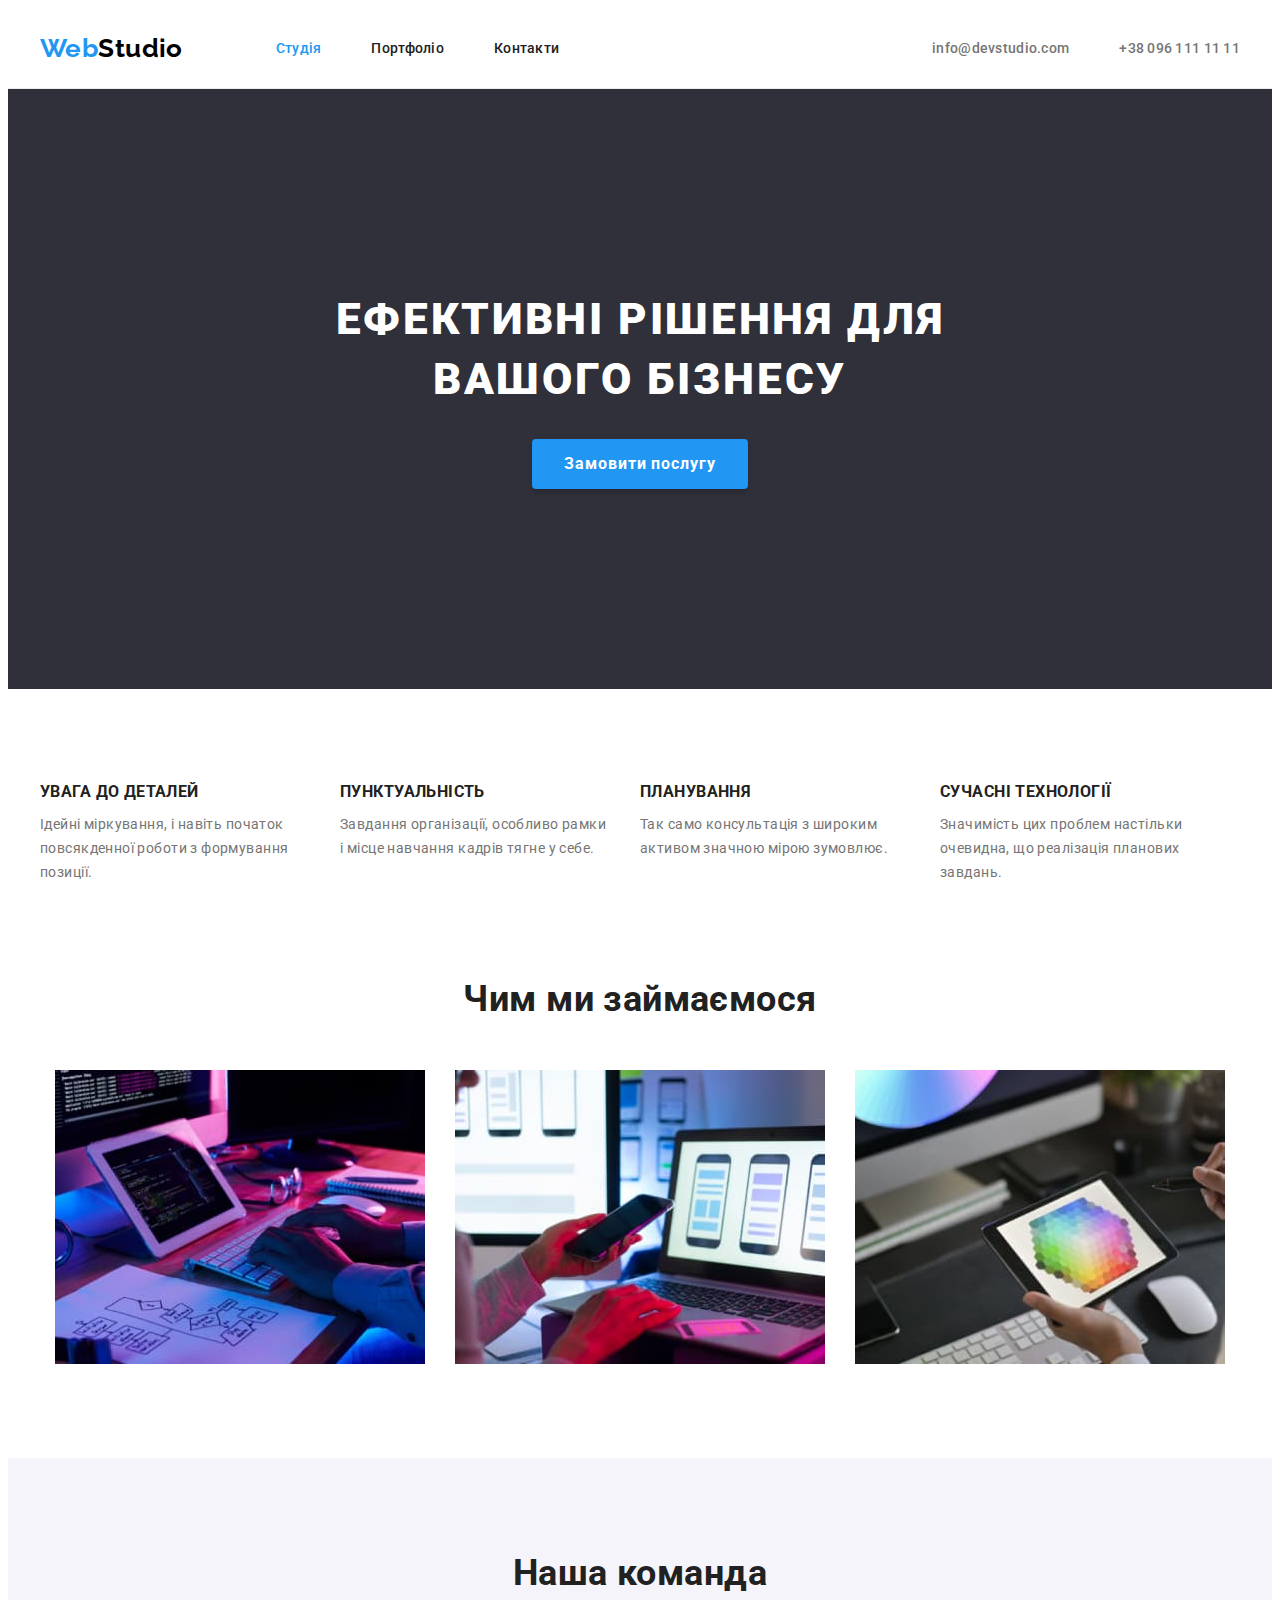
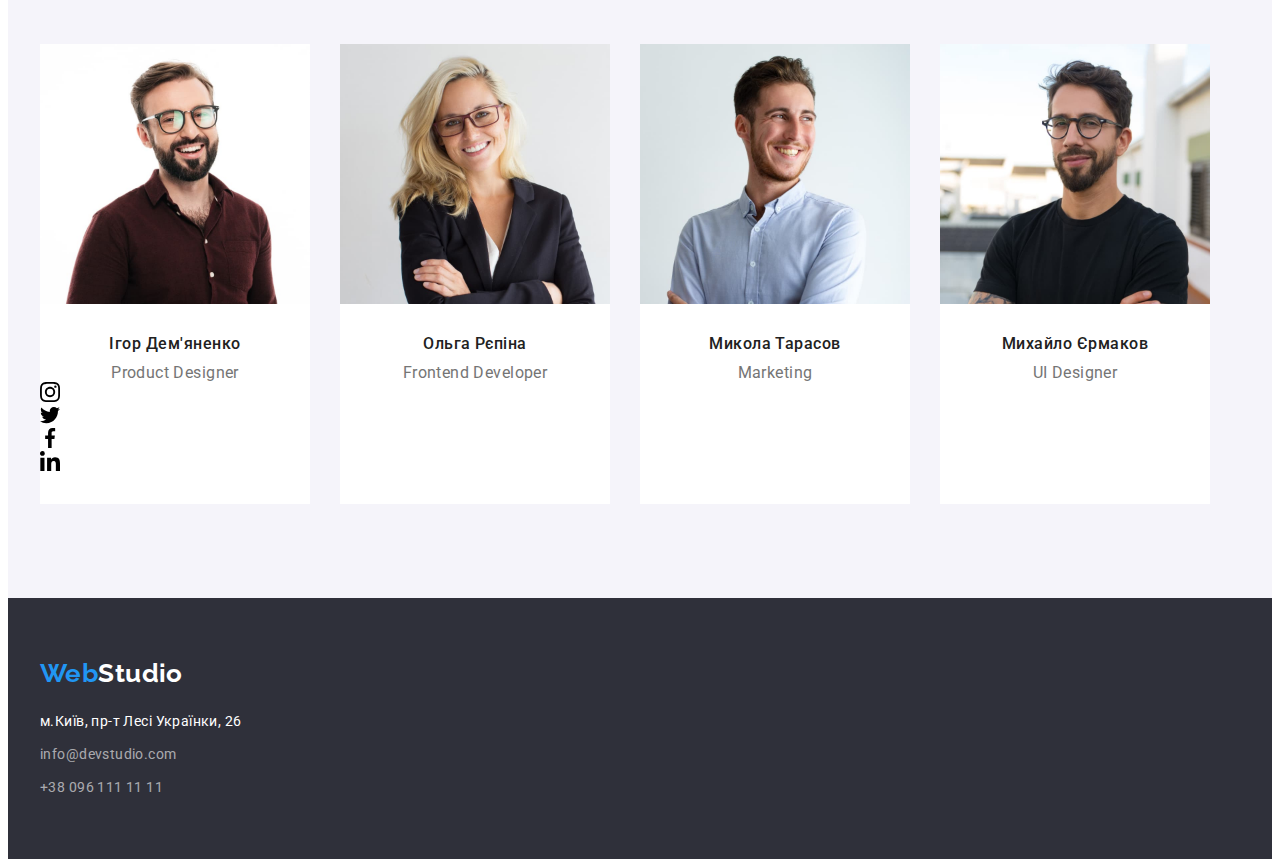
==== index.html @ 111556bf "Додав іконки на соціальні мережі" ====
<!DOCTYPE html>
<html lang="uk">
  <head>
    <meta charset="UTF-8" />
    <meta http-equiv="X-UA-Compatible" content="IE=edge" />
    <meta name="viewport" content="width=device-width, initial-scale=1.0" />
    <title>Document</title>
    <link rel="preconnect" href="https://fonts.googleapis.com" />
    <link rel="preconnect" href="https://fonts.gstatic.com" crossorigin />

    <!-- Modern normalize -->
    <link
      rel="stylesheet"
      href="https://cdnjs.cloudflare.com/ajax/libs/modern-normalize/1.1.0/modern-normalize.min.css"
      integrity="sha512-wpPYUAdjBVSE4KJnH1VR1HeZfpl1ub8YT/NKx4PuQ5NmX2tKuGu6U/JRp5y+Y8XG2tV+wKQpNHVUX03MfMFn9Q=="
      crossorigin="anonymous"
      referrerpolicy="no-referrer"
    />

    <!-- Шріфти -->

    <link
      href="https://fonts.googleapis.com/css2?family=Raleway:wght@700&family=Roboto:wght@400;500;700;900&display=swap"
      rel="stylesheet"
    />

    <link rel="stylesheet" href="./css/styles.css" />
  </head>
  <body>
    <!-- Нвігаціяя сайту -->

    <header class="page-header">
      <div class="header-container container">
        <a href="./index.html" class="logo">
          <span class="accent">Web</span>Studio
        </a>
        <nav class="header-nav">
          <ul class="sitenav list">
            <li class="sitenav-item">
              <a href="./index.html" class="header-link link current">Студія</a>
            </li>
            <li class="sitenav-item">
              <a href="./portfolio.html" class="header-link link">Портфоліо</a>
            </li>
            <li class="sitenav-item"><a href="" class="link">Контакти</a></li>
          </ul>
        </nav>
        <ul class="header-contacts contacts list">
          <li class="contacts-item">
            <a href="mailto:info@devstudio.com" class="header-link link"
              >info@devstudio.com
            </a>
          </li>
          <li>
            <a href="tel:+380961111111" class="header-link link"
              >+38 096 111 11 11</a
            >
          </li>
        </ul>
      </div>
    </header>

    <!-- Головна частина сайту -->

    <main>
      <!-- Герой -->
      <section class="hero">
        <div class="hero-container container">
          <h1 class="hero-title">Ефективні рішення для вашого бізнесу</h1>
          <button type="button" class="button primary">Замовити послугу</button>
        </div>
      </section>
      <!-- Переваги -->
      <section class="section">
        <div class="benefits-container container">
          <h2 class="hidden">Переваги</h2>
          <ul class="benefits-list list">
            <li class="benefits-item">
              <h3 class="benefits-title">УВАГА ДО ДЕТАЛЕЙ</h3>
              <p class="benefits-text">
                Ідейні міркування, і навіть початок повсякденної роботи з
                формування позиції.
              </p>
            </li>
            <li class="benefits-item">
              <h3 class="benefits-title">ПУНКТУАЛЬНІСТЬ</h3>
              <p class="benefits-text">
                Завдання організації, особливо рамки і місце навчання кадрів
                тягне у себе.
              </p>
            </li>
            <li class="benefits-item">
              <h3 class="benefits-title">ПЛАНУВАННЯ</h3>
              <p class="benefits-text">
                Так само консультація з широким активом значною мірою зумовлює.
              </p>
            </li>
            <li class="benefits-item">
              <h3 class="benefits-title">СУЧАСНІ ТЕХНОЛОГІЇ</h3>
              <p class="benefits-text">
                Значимість цих проблем настільки очевидна, що реалізація
                планових завдань.
              </p>
            </li>
          </ul>
        </div>
      </section>
      <!-- Наші можливості -->
      <section class="capabilities-section section">
        <div class="capabilities-container container">
          <h2 class="section-title">Чим ми займаємося</h2>
          <ul class="capabilities-list list">
            <li class="capabilities-item">
              <img
                src="./images/box1.jpg"
                alt="процес"
                width="370"
                height="294"
              />
            </li>
            <li class="capabilities-item">
              <img
                src="./images/box2.jpg"
                alt="процес"
                width="370"
                height="294"
              />
            </li>
            <li class="capabilities-item">
              <img
                src="./images/box3.jpg"
                alt="процес"
                width="370"
                height="294"
              />
            </li>
          </ul>
        </div>
      </section>
      <!-- Наша команда -->
      <section class="section team">
        <div class="container-team container">
          <h2 class="section-title">Наша команда</h2>
          <ul class="workers-list list">
            <li class="cards">
              <img
                src="./images/team_1.jpg"
                alt="Працівник"
                width="270"
                height="260"
              />
              <div class="cards-text">
                <h3 class="workers-title">Ігор Дем'яненко</h3>
                <p class="workers-profession">Product Designer</p>
                <ul class="socials list">
                  <li class="socials-item">
                    <a
                      href="https://www.instagram.com"
                      class="socials-link link"
                      target="_blank"
                      rel="noopener noreferrer"
                      aria-label="Instagram icon"
                    >
                  <svg class="socials-icon" width="20" height="20">
                    <use href="./images/icons.svg#instagram"></use>
                  </svg></a>
                  </li>
                  <li class="socials-item">
                    <a
                      href="https://twitter.com"
                      class="socials-link link"
                      target="_blank"
                      rel="noopener noreferrer"
                      aria-label="Twitter icon"
                    ><svg class="socials-icon" width="20" height="20">
                    <use href="./images/icons.svg#twitter"></use>
                  </svg></a>
                  </li>
                  <li class="socials-item">
                    <a
                      href="https://facebook.com"
                      class="socials-link link"
                      target="_blank"
                      rel="noopener noreferrer"
                      aria-label="Facebook icon"
                    ><svg class="socials-icon" width="20" height="20">
                    <use href="./images/icons.svg#facebook"></use>
                  </svg></a>
                  </li>
                  <li class="socials-item">
                    <a
                      href="https://linkedin.com/"
                      class="socials-link link"
                      target="_blank"
                      rel="noopener noreferrer"
                      aria-label="Linkedin icon"
                    ><svg class="socials-icon" width="20" height="20">
                    <use href="./images/icons.svg#linkedin"></use>
                  </svg></a>
                  </li>
                </ul>
              </div>
            </li>
            <li class="cards">
              <img
                src="./images/team_2.jpg"
                alt="Працівник"
                width="270"
                height="260"
              />
              <div class="cards-text">
                <h3 class="workers-title">Ольга Рєпіна</h3>
                <p class="workers-profession">Frontend Developer</p>
              </div>
            </li>
            <li class="cards">
              <img
                src="./images/team_3.jpg"
                alt="Працівник"
                width="270"
                height="260"
              />
              <div class="cards-text">
                <h3 class="workers-title">Микола Тарасов</h3>
                <p class="workers-profession">Marketing</p>
              </div>
            </li>
            <li class="cards">
              <img
                src="./images/team_4.jpg"
                alt="Працівник"
                width="270"
                height="260"
              />
              <div class="cards-text">
                <h3 class="workers-title">Михайло Єрмаков</h3>
                <p class="workers-profession">UI Designer</p>
              </div>
            </li>
          </ul>
        </div>
      </section>
    </main>

    <!-- Підвал -->

    <footer class="footer">
      <div class="footer-container container">
        <a href="./index.html" class="footer-logo">
          <span class="accent">Web</span>Studio
        </a>
        <address>
          <ul class="-list communication list">
            <li class="communication-item">
              <a href="" class="link addres">м.Київ, пр-т Лесі Українки, 26</a>
            </li>
            <li class="communication-item">
              <a href="mailto:info@devstudio.com" class="link contacts"
                >info@devstudio.com</a
              >
            </li>
            <li class="communication-item">
              <a href="tel:+380961111111" class="link contacts"
                >+38 096 111 11 11</a
              >
            </li>
          </ul>
        </address>
      </div>
    </footer>
  </body>
</html>
---- css/styles.css ----
:root {
  --primary-text-color: #212121;
  --secondary-text-color: #757575;
  --accent-color: #2196f3;
  --primary-white-color: #ffffff;
  --secondary-bg-color: #f5f4fa;
  --tertiary-bg-colo: #2f303a;
  --primary-black-color: #000000;
}
/* 
|==================================
| Base styles
|==================================
*/

body {
  background-color: var(--primary-white-color);
  color: var(--primary-text-color);
  font-family: "Roboto", sans-serif;
  font-size: 14px;
  letter-spacing: 0.03em;
}
.hidden {
  position: absolute;
  white-space: nowrap;
  width: 1px;
  height: 1px;
  overflow: hidden;
  border: 0;
  padding: 0;
  clip: rect(0 0 0 0);
  clip-path: inset(50%);
  margin: -1px;
}

/* ======= Reset start =======*/

h1,
h2,
h3,
h4,
h5,
h6,
p {
  margin: 0;
}

.list {
  list-style: none;
  margin: 0;
  padding: 0;
}
.link {
  text-decoration: none;
}
img {
  display: block;
  max-height: 100%;
  height: auto;
}

/* ======= Reset end =======*/
.section {
  padding-top: 94px;
  padding-bottom: 94px;
}

.container {
  width: 1200px;
  padding-right: 15px;
  padding-left: 15px;
  margin-right: auto;
  margin-left: auto;

  /* outline: 2px solid red;
  outline-offset: -2px; */
}

/* ----------Нвігаціяя сайту---------*/

.page-header {
  border-bottom: 1px solid rgba(236, 236, 236, 1);
}

.header-container {
  display: flex;
  align-items: center;
}

.header-contacts {
  display: flex;
  align-items: center;
  margin-left: auto;
}

.contacts-item {
  margin-right: 50px;
}
.contacts-item:last-child {
  margin-left: 0;
}
.sitenav {
  display: flex;
  align-items: center;
}
.sitenav-item {
  margin-right: 50px;
}
.sitenav-item:last-child {
  margin-right: 0;
}

.accent {
  color: var(--accent-color);
}
.logo {
  margin-right: 93px;

  text-decoration: none;
  font-family: "Raleway";
  font-weight: 700;
  font-size: 26px;
  line-height: calc(31 / 26);
  color: var(--primary-black-color);
}

.header-link {
  display: flex;
  padding-top: 32px;
  padding-bottom: 32px;
}

.link {
  text-decoration: none;
}

.sitenav .link {
  font-weight: 500;
  line-height: calc(16 / 14);
  letter-spacing: 0.02em;
  color: var(--primary-text-color);
}

.sitenav .link:hover,
.sitenav .link:focus {
  color: var(--accent-color);
}
.sitenav .link.current {
  color: var(--accent-color);
}
/* ---------------Контакти ---------------*/

.contacts {
  list-style: none;
}

.contacts .link {
  font-weight: 500;
  line-height: calc(16 / 14);
  letter-spacing: 0.02em;
  color: var(--secondary-text-color);
}

.contacts .link:hover,
.contacts .link:focus {
  color: var(--accent-color);
}
/* ---------------Герой ---------------*/
.hero {
  padding-top: 200px;
  padding-bottom: 200px;
  background-color: var(--tertiary-bg-colo);
}

.hero-container {
  display: flex;
  flex-direction: column;
  align-items: center;
}

.hero-title {
  width: 696px;
  margin-bottom: 30px;
  font-weight: 900;
  font-size: 44px;
  line-height: calc(60 / 44);
  text-align: center;
  letter-spacing: 0.06em;
  text-transform: uppercase;
  color: var(--primary-white-color);
}

/* ---------------Section ---------------*/

.section-title {
  margin-bottom: 50px;
  font-weight: 700;
  font-size: 36px;
  line-height: calc(42 / 36);
  text-align: center;
  color: var(--primary-text-color);
}

/*--------------- Benefits--------------- */
.benefits-list {
  display: flex;
}

.benefits-item {
  width: 270px;
  margin-right: 30px;
}
.benefits-item:last-child {
  margin-right: 0;
}
.benefits-title {
  margin-bottom: 10px;
  font-weight: 700;
  line-height: calc(16 / 14);
  text-transform: uppercase;
  color: var(--primary-text-color);
}

.benefits-text {
  line-height: calc(24 / 14);
  color: var(--secondary-text-color);
}

/*------------- Сapabilities -------------*/
.capabilities-container {
  display: flex;
  flex-direction: column;
  align-items: center;
}
.capabilities-list {
  display: flex;
  gap: 30px;
}
.capabilities-section {
  padding-top: 0;
}

/*--------------- Our team ---------------*/

.container-team {
  display: flex;
  flex-direction: column;
}

.workers-list {
  display: flex;
  flex-wrap: wrap;
  gap: 30px;
}

.team {
  background-color: var(--secondary-bg-color);
}

.cards {
  background-color: var(--primary-white-color);
}

.cards-text{
  padding-top: 30px;
  padding-bottom: 30px;
}

.workers-title {
  margin-bottom: 10px;
  font-weight: 500;
  font-size: 16px;
  line-height: calc(19 / 16);
  text-align: center;
  letter-spacing: 0.03em;
  color: var(--primary-text-color);
}

.workers-profession {
  font-size: 16px;
  line-height: calc(19 / 16);
  text-align: center;
  color: var(--secondary-text-color);
}

/*--------------- Підвал ---------------*/

.footer-container {
  display: flex;
  flex-direction: column;
}

.communication {
  list-style: none;
}
.footer {
  padding-top: 60px;
  padding-bottom: 60px;
  background-color: var(--tertiary-bg-colo);
}
.footer-logo {
  
  margin-bottom: 20px;
  text-decoration: none;
  font-family: "Raleway";
  font-weight: 700;
  font-size: 26px;
  line-height: calc(31 / 26);
  color: var(--primary-white-color);
}

.communication .addres {
  line-height: calc(24 / 14);
  color: var(--primary-white-color);
}
.addres {
  font-style: normal;
}
.communication .contacts {
  line-height: calc(24 / 14);
  color: rgba(255, 255, 255, 0.6);
}
.communication .contacts:hover,
.communication .contacts:focus {
  color: var(--accent-color);
}
.communication-list {
  display: flex;
  flex-direction: column;
}
.communication-item {
  margin-bottom: 9px;
}
.communication-item:last-child {
  margin-bottom: 0px;
}

.contacts {
  font-style: normal;
}
/* ---------------ButtonS--------------- */

.button {
  font-family: inherit;
  font-style: normal;
  font-weight: 700;
  cursor: pointer;
  color: var(--primary-text-color);
  background-color: var(--primary-white-color);
  border: 0;
  border-radius: 4px;
}

.button.primary {
  min-width: 216px;
  min-height: 50px;
  padding: 10px 32px;
  color: var(--primary-white-color);
  background-color: var(--accent-color);
  font-family: "Roboto";
  font-style: normal;
  font-weight: 700;
  font-size: 16px;
  line-height: calc(30 / 16);
  display: flex;
  align-items: center;
  text-align: center;
  letter-spacing: 0.06em;
  box-shadow: 0px 4px 4px rgba(0, 0, 0, 0.15);
}

.button.secondary {
  /* min-width: 125px;
  min-height: 38px; */
  padding: 6px 22px;
  font-weight: 500;
  font-size: 16px;
  line-height: calc(26 / 16);
  text-align: center;
  letter-spacing: 0.03em;
  color: var(--primary-text-color);
  background-color: var(--secondary-bg-color);
}

.button.primary:hover,
.button.primary:focus {
  background-color: #188ce8;
}

.button.secondary:hover,
.button.secondary:focus {
  color: var(--primary-white-color);
  background-color: var(--accent-color);
}

/*--------------- Портфоліо--------------- */

.btn-list {
  display: flex;
  justify-content: center;
  padding-top: 0px;
  margin-bottom: 50px;
}

.btn-item {
  margin-right: 8px;
}

.projects-list {
  display: flex;
  flex-wrap: wrap;
  margin-right: -30px;
  margin-bottom: -30px;
}
.projects-item {
  flex-basis: calc((100%-30 * 2) / 9);
  margin-right: 30px;
  margin-bottom: 30px;
}

.projects-title {
  margin-bottom: 4px;
  font-weight: 700;
  font-size: 18px;
  line-height: calc(36 / 18);
  letter-spacing: 0.06em;
  color: var(--primary-text-color);
}
.projects-text {
  font-size: 16px;
  line-height: calc(30 / 16);
  color: var(--secondary-text-color);
}

.wrepper {
  padding: 20px 23px;
  border: 1px solid rgba(238, 238, 238, 1);
  border-top: none;
}
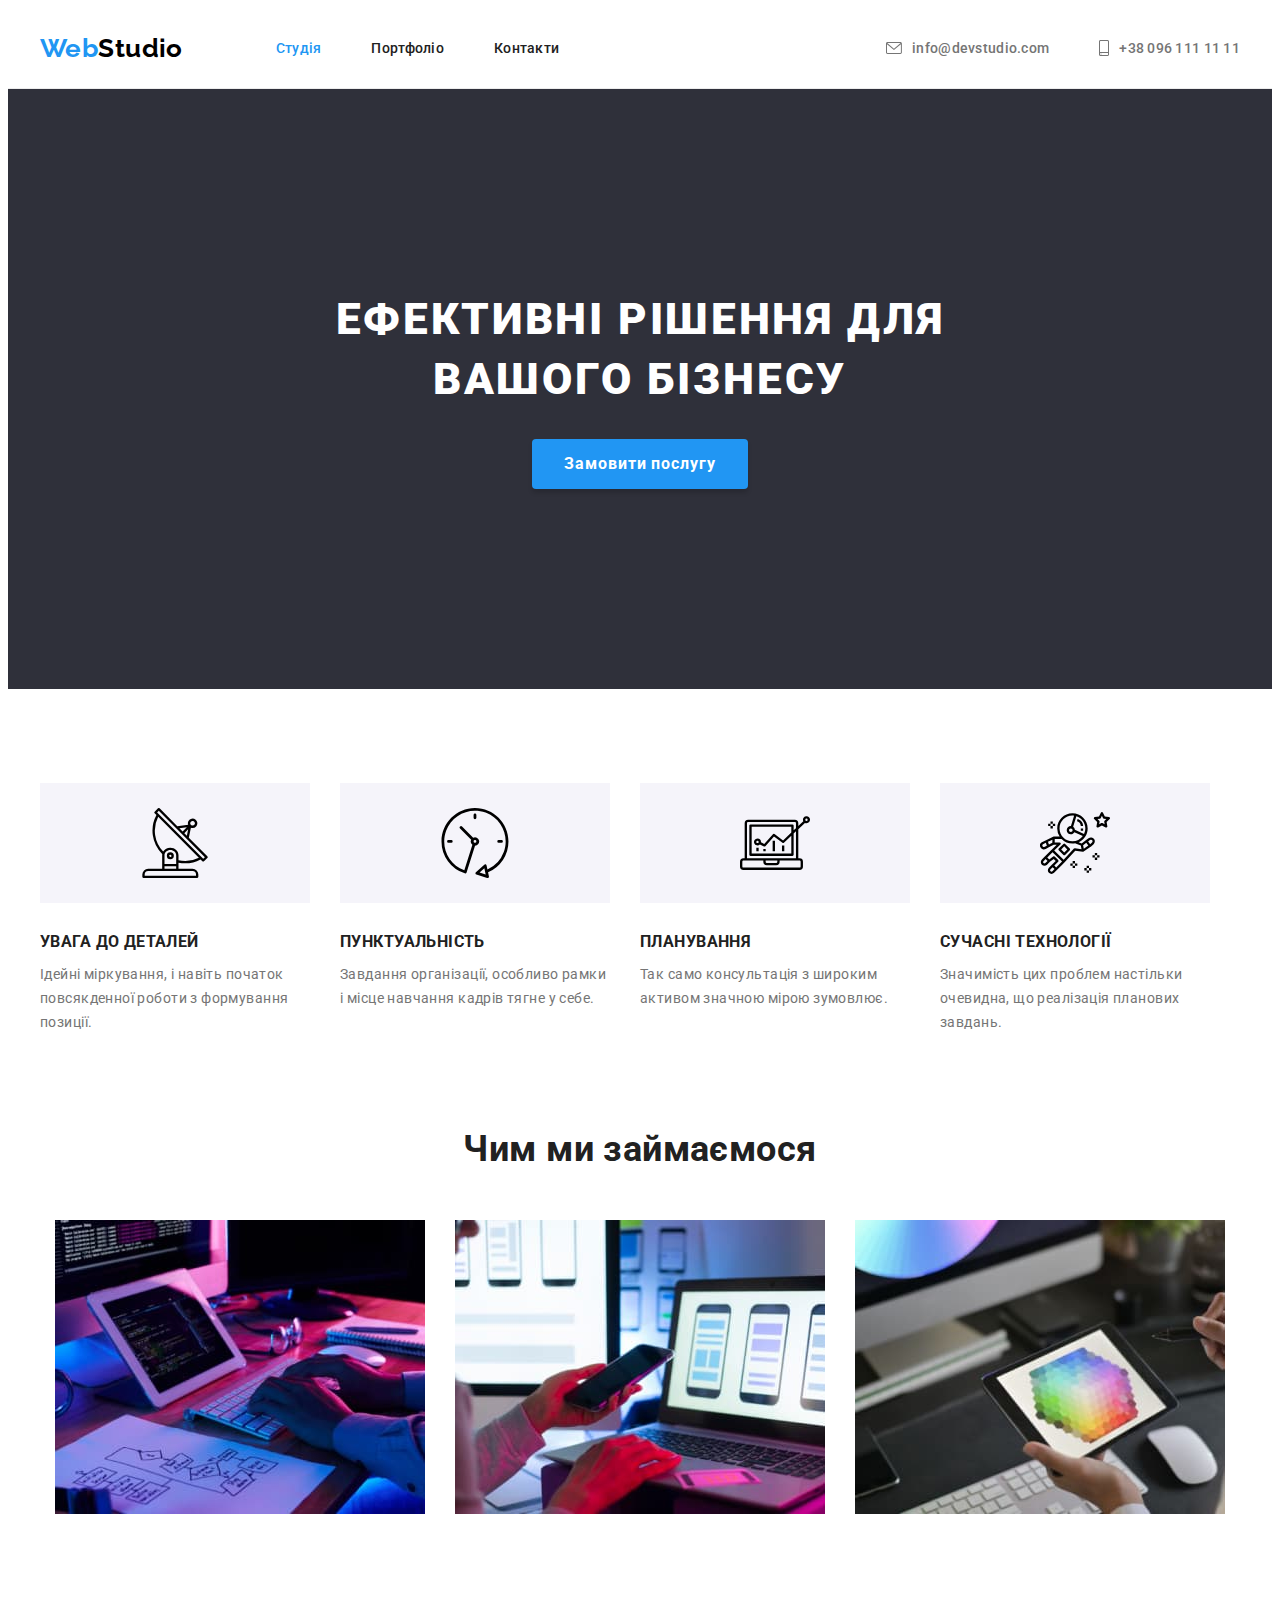
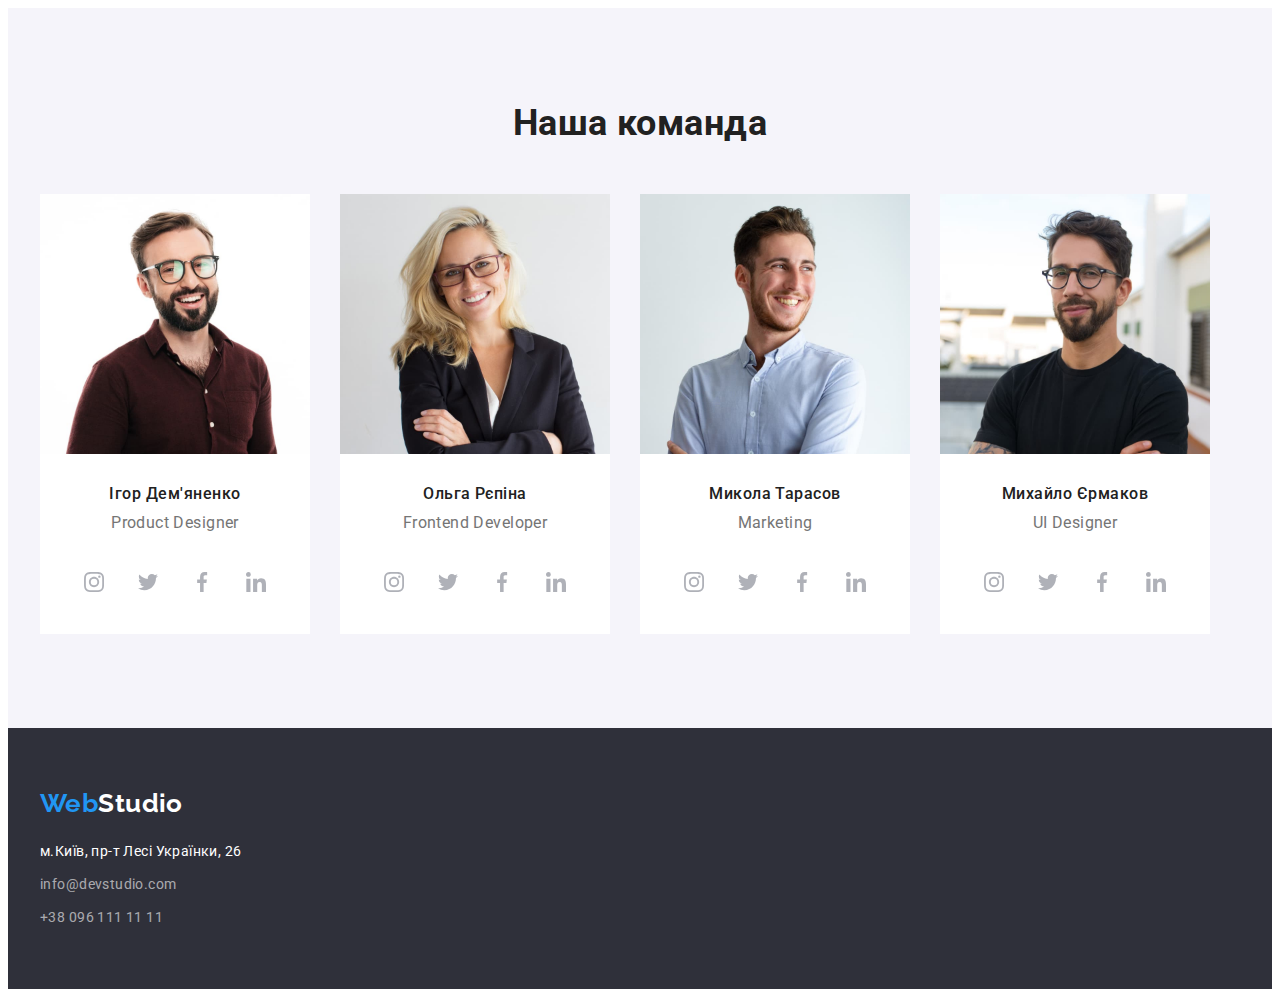
==== commit c321029f: "Icons" ====
--- a/index.html
+++ b/index.html
@@ -34,26 +34,36 @@
         <a href="./index.html" class="logo">
           <span class="accent">Web</span>Studio
         </a>
-        <nav class="header-nav">
+        <nav>
           <ul class="sitenav list">
             <li class="sitenav-item">
-              <a href="./index.html" class="header-link link current">Студія</a>
+              <a href="./index.html" class="sitenav-link link current"
+                >Студія</a
+              >
             </li>
             <li class="sitenav-item">
-              <a href="./portfolio.html" class="header-link link">Портфоліо</a>
-            </li>
-            <li class="sitenav-item"><a href="" class="link">Контакти</a></li>
+              <a href="./portfolio.html" class="sitenav-link link">Портфоліо</a>
+            </li>
+            <li class="sitenav-item">
+              <a href="" class="sitenav-link link">Контакти</a>
+            </li>
           </ul>
         </nav>
-        <ul class="header-contacts contacts list">
+        <ul class="header-contacts list">
           <li class="contacts-item">
-            <a href="mailto:info@devstudio.com" class="header-link link"
-              >info@devstudio.com
+            <a href="mailto:info@devstudio.com" class="contacts-link link">
+              <svg class="contacts-icon" width="16" height="12">
+                <use href="./images/icons.svg#envelope"></use>
+              </svg>
+              info@devstudio.com
             </a>
           </li>
           <li>
-            <a href="tel:+380961111111" class="header-link link"
-              >+38 096 111 11 11</a
+            <a href="tel:+380961111111" class="contacts-link link">
+              <svg class="contacts-icon" width="10" height="16">
+                <use href="./images/icons.svg#smartphone"></use>
+              </svg>
+              +38 096 111 11 11</a
             >
           </li>
         </ul>
@@ -76,6 +86,11 @@
           <h2 class="hidden">Переваги</h2>
           <ul class="benefits-list list">
             <li class="benefits-item">
+              <div class="icon-container">
+                <svg class="benefits-icon" width="70" height="70">
+                  <use href="./images/icons.svg#antenna"></use>
+                </svg>
+              </div>
               <h3 class="benefits-title">УВАГА ДО ДЕТАЛЕЙ</h3>
               <p class="benefits-text">
                 Ідейні міркування, і навіть початок повсякденної роботи з
@@ -83,6 +98,11 @@
               </p>
             </li>
             <li class="benefits-item">
+              <div class="icon-container">
+                <svg class="benefits-icon" width="70" height="70">
+                  <use href="./images/icons.svg#clock"></use>
+                </svg>
+              </div>
               <h3 class="benefits-title">ПУНКТУАЛЬНІСТЬ</h3>
               <p class="benefits-text">
                 Завдання організації, особливо рамки і місце навчання кадрів
@@ -90,12 +110,22 @@
               </p>
             </li>
             <li class="benefits-item">
+              <div class="icon-container">
+                <svg class="benefits-icon" width="70" height="70">
+                  <use href="./images/icons.svg#diagram"></use>
+                </svg>
+              </div>
               <h3 class="benefits-title">ПЛАНУВАННЯ</h3>
               <p class="benefits-text">
                 Так само консультація з широким активом значною мірою зумовлює.
               </p>
             </li>
             <li class="benefits-item">
+              <div class="icon-container">
+                <svg class="benefits-icon" width="70" height="70">
+                  <use href="./images/icons.svg#astronaut"></use>
+                </svg>
+              </div>
               <h3 class="benefits-title">СУЧАСНІ ТЕХНОЛОГІЇ</h3>
               <p class="benefits-text">
                 Значимість цих проблем настільки очевидна, що реалізація
@@ -161,9 +191,9 @@
                       rel="noopener noreferrer"
                       aria-label="Instagram icon"
                     >
-                  <svg class="socials-icon" width="20" height="20">
-                    <use href="./images/icons.svg#instagram"></use>
-                  </svg></a>
+                      <svg class="socials-icon" width="20" height="20">
+                        <use href="./images/icons.svg#instagram"></use></svg
+                    ></a>
                   </li>
                   <li class="socials-item">
                     <a
@@ -172,9 +202,9 @@
                       target="_blank"
                       rel="noopener noreferrer"
                       aria-label="Twitter icon"
-                    ><svg class="socials-icon" width="20" height="20">
-                    <use href="./images/icons.svg#twitter"></use>
-                  </svg></a>
+                      ><svg class="socials-icon" width="20" height="20">
+                        <use href="./images/icons.svg#twitter"></use></svg
+                    ></a>
                   </li>
                   <li class="socials-item">
                     <a
@@ -183,9 +213,9 @@
                       target="_blank"
                       rel="noopener noreferrer"
                       aria-label="Facebook icon"
-                    ><svg class="socials-icon" width="20" height="20">
-                    <use href="./images/icons.svg#facebook"></use>
-                  </svg></a>
+                      ><svg class="socials-icon" width="20" height="20">
+                        <use href="./images/icons.svg#facebook"></use></svg
+                    ></a>
                   </li>
                   <li class="socials-item">
                     <a
@@ -194,9 +224,9 @@
                       target="_blank"
                       rel="noopener noreferrer"
                       aria-label="Linkedin icon"
-                    ><svg class="socials-icon" width="20" height="20">
-                    <use href="./images/icons.svg#linkedin"></use>
-                  </svg></a>
+                      ><svg class="socials-icon" width="20" height="20">
+                        <use href="./images/icons.svg#linkedin"></use></svg
+                    ></a>
                   </li>
                 </ul>
               </div>
@@ -211,6 +241,53 @@
               <div class="cards-text">
                 <h3 class="workers-title">Ольга Рєпіна</h3>
                 <p class="workers-profession">Frontend Developer</p>
+                <ul class="socials list">
+                  <li class="socials-item">
+                    <a
+                      href="https://www.instagram.com"
+                      class="socials-link link"
+                      target="_blank"
+                      rel="noopener noreferrer"
+                      aria-label="Instagram icon"
+                    >
+                      <svg class="socials-icon" width="20" height="20">
+                        <use href="./images/icons.svg#instagram"></use></svg
+                    ></a>
+                  </li>
+                  <li class="socials-item">
+                    <a
+                      href="https://twitter.com"
+                      class="socials-link link"
+                      target="_blank"
+                      rel="noopener noreferrer"
+                      aria-label="Twitter icon"
+                      ><svg class="socials-icon" width="20" height="20">
+                        <use href="./images/icons.svg#twitter"></use></svg
+                    ></a>
+                  </li>
+                  <li class="socials-item">
+                    <a
+                      href="https://facebook.com"
+                      class="socials-link link"
+                      target="_blank"
+                      rel="noopener noreferrer"
+                      aria-label="Facebook icon"
+                      ><svg class="socials-icon" width="20" height="20">
+                        <use href="./images/icons.svg#facebook"></use></svg
+                    ></a>
+                  </li>
+                  <li class="socials-item">
+                    <a
+                      href="https://linkedin.com/"
+                      class="socials-link link"
+                      target="_blank"
+                      rel="noopener noreferrer"
+                      aria-label="Linkedin icon"
+                      ><svg class="socials-icon" width="20" height="20">
+                        <use href="./images/icons.svg#linkedin"></use></svg
+                    ></a>
+                  </li>
+                </ul>
               </div>
             </li>
             <li class="cards">
@@ -223,6 +300,53 @@
               <div class="cards-text">
                 <h3 class="workers-title">Микола Тарасов</h3>
                 <p class="workers-profession">Marketing</p>
+                <ul class="socials list">
+                  <li class="socials-item">
+                    <a
+                      href="https://www.instagram.com"
+                      class="socials-link link"
+                      target="_blank"
+                      rel="noopener noreferrer"
+                      aria-label="Instagram icon"
+                    >
+                      <svg class="socials-icon" width="20" height="20">
+                        <use href="./images/icons.svg#instagram"></use></svg
+                    ></a>
+                  </li>
+                  <li class="socials-item">
+                    <a
+                      href="https://twitter.com"
+                      class="socials-link link"
+                      target="_blank"
+                      rel="noopener noreferrer"
+                      aria-label="Twitter icon"
+                      ><svg class="socials-icon" width="20" height="20">
+                        <use href="./images/icons.svg#twitter"></use></svg
+                    ></a>
+                  </li>
+                  <li class="socials-item">
+                    <a
+                      href="https://facebook.com"
+                      class="socials-link link"
+                      target="_blank"
+                      rel="noopener noreferrer"
+                      aria-label="Facebook icon"
+                      ><svg class="socials-icon" width="20" height="20">
+                        <use href="./images/icons.svg#facebook"></use></svg
+                    ></a>
+                  </li>
+                  <li class="socials-item">
+                    <a
+                      href="https://linkedin.com/"
+                      class="socials-link link"
+                      target="_blank"
+                      rel="noopener noreferrer"
+                      aria-label="Linkedin icon"
+                      ><svg class="socials-icon" width="20" height="20">
+                        <use href="./images/icons.svg#linkedin"></use></svg
+                    ></a>
+                  </li>
+                </ul>
               </div>
             </li>
             <li class="cards">
@@ -235,6 +359,53 @@
               <div class="cards-text">
                 <h3 class="workers-title">Михайло Єрмаков</h3>
                 <p class="workers-profession">UI Designer</p>
+                <ul class="socials list">
+                  <li class="socials-item">
+                    <a
+                      href="https://www.instagram.com"
+                      class="socials-link link"
+                      target="_blank"
+                      rel="noopener noreferrer"
+                      aria-label="Instagram icon"
+                    >
+                      <svg class="socials-icon" width="20" height="20">
+                        <use href="./images/icons.svg#instagram"></use></svg
+                    ></a>
+                  </li>
+                  <li class="socials-item">
+                    <a
+                      href="https://twitter.com"
+                      class="socials-link link"
+                      target="_blank"
+                      rel="noopener noreferrer"
+                      aria-label="Twitter icon"
+                      ><svg class="socials-icon" width="20" height="20">
+                        <use href="./images/icons.svg#twitter"></use></svg
+                    ></a>
+                  </li>
+                  <li class="socials-item">
+                    <a
+                      href="https://facebook.com"
+                      class="socials-link link"
+                      target="_blank"
+                      rel="noopener noreferrer"
+                      aria-label="Facebook icon"
+                      ><svg class="socials-icon" width="20" height="20">
+                        <use href="./images/icons.svg#facebook"></use></svg
+                    ></a>
+                  </li>
+                  <li class="socials-item">
+                    <a
+                      href="https://linkedin.com/"
+                      class="socials-link link"
+                      target="_blank"
+                      rel="noopener noreferrer"
+                      aria-label="Linkedin icon"
+                      ><svg class="socials-icon" width="20" height="20">
+                        <use href="./images/icons.svg#linkedin"></use></svg
+                    ></a>
+                  </li>
+                </ul>
               </div>
             </li>
           </ul>
--- a/css/styles.css
+++ b/css/styles.css
@@ -87,35 +87,11 @@
   align-items: center;
 }
 
-.header-contacts {
-  display: flex;
-  align-items: center;
-  margin-left: auto;
-}
-
-.contacts-item {
-  margin-right: 50px;
-}
-.contacts-item:last-child {
-  margin-left: 0;
-}
-.sitenav {
-  display: flex;
-  align-items: center;
-}
-.sitenav-item {
-  margin-right: 50px;
-}
-.sitenav-item:last-child {
-  margin-right: 0;
-}
-
 .accent {
   color: var(--accent-color);
 }
 .logo {
   margin-right: 93px;
-
   text-decoration: none;
   font-family: "Raleway";
   font-weight: 700;
@@ -124,47 +100,69 @@
   color: var(--primary-black-color);
 }
 
-.header-link {
-  display: flex;
+.sitenav{
+  display: flex;
+  align-items: center;
   padding-top: 32px;
   padding-bottom: 32px;
 }
 
-.link {
-  text-decoration: none;
-}
-
-.sitenav .link {
+.sitenav-link {
   font-weight: 500;
   line-height: calc(16 / 14);
   letter-spacing: 0.02em;
   color: var(--primary-text-color);
 }
 
-.sitenav .link:hover,
-.sitenav .link:focus {
+.sitenav-link:hover,
+.sitenav-link:focus {
   color: var(--accent-color);
 }
-.sitenav .link.current {
+.sitenav .current {
   color: var(--accent-color);
 }
+.sitenav-item {
+  margin-right: 50px;
+}
+.sitenav-item:last-child {
+  margin-right: 0;
+}
 /* ---------------Контакти ---------------*/
 
-.contacts {
-  list-style: none;
-}
-
-.contacts .link {
+.header-contacts {
+  display: flex;
+  align-items: center;
+  margin-left: auto;
+  padding-top: 32px;
+  padding-bottom: 32px;
+}
+
+.contacts-link {
+  display: flex;
+  align-items: center;
+  gap: 10px;
   font-weight: 500;
   line-height: calc(16 / 14);
   letter-spacing: 0.02em;
   color: var(--secondary-text-color);
 }
 
-.contacts .link:hover,
-.contacts .link:focus {
+.contacts-link:hover,
+.contacts-link:focus {
   color: var(--accent-color);
 }
+
+.contacts-icon{
+  fill: currentColor;
+}
+
+.contacts-item {
+  margin-right: 50px;
+}
+.contacts-item:last-child {
+  margin-left: 0;
+}
+
 /* ---------------Герой ---------------*/
 .hero {
   padding-top: 200px;
@@ -225,6 +223,15 @@
   line-height: calc(24 / 14);
   color: var(--secondary-text-color);
 }
+.icon-container{
+  display: flex;
+  justify-content: center;
+  width: 270px;
+  padding-top: 25px;
+  padding-bottom: 25px;
+  margin-bottom: 30px;
+  background-color: #F5F4FA;
+}
 
 /*------------- Сapabilities -------------*/
 .capabilities-container {
@@ -261,7 +268,7 @@
   background-color: var(--primary-white-color);
 }
 
-.cards-text{
+.cards-text {
   padding-top: 30px;
   padding-bottom: 30px;
 }
@@ -281,8 +288,37 @@
   line-height: calc(19 / 16);
   text-align: center;
   color: var(--secondary-text-color);
-}
-
+  margin-bottom: 28px;
+}
+
+.socials {
+  display: flex;
+  justify-content: center;
+  align-items: center;
+  gap: 10px;
+}
+
+.socials-link {
+  display: flex;
+  justify-content: center;
+  align-items: center;
+  width: 44px;
+  height: 44px;
+  border-radius: 50%;
+  background-color: var(--primary-white-color);
+  color: rgba(175, 177, 184, 1);
+}
+
+.socials-link:hover,
+.socials-link:focus{
+  background-color: var(--accent-color);
+  color: var(--primary-white-color);
+}
+
+
+.socials-icon{
+  fill: currentColor;
+}
 /*--------------- Підвал ---------------*/
 
 .footer-container {
@@ -299,7 +335,6 @@
   background-color: var(--tertiary-bg-colo);
 }
 .footer-logo {
-  
   margin-bottom: 20px;
   text-decoration: none;
   font-family: "Raleway";
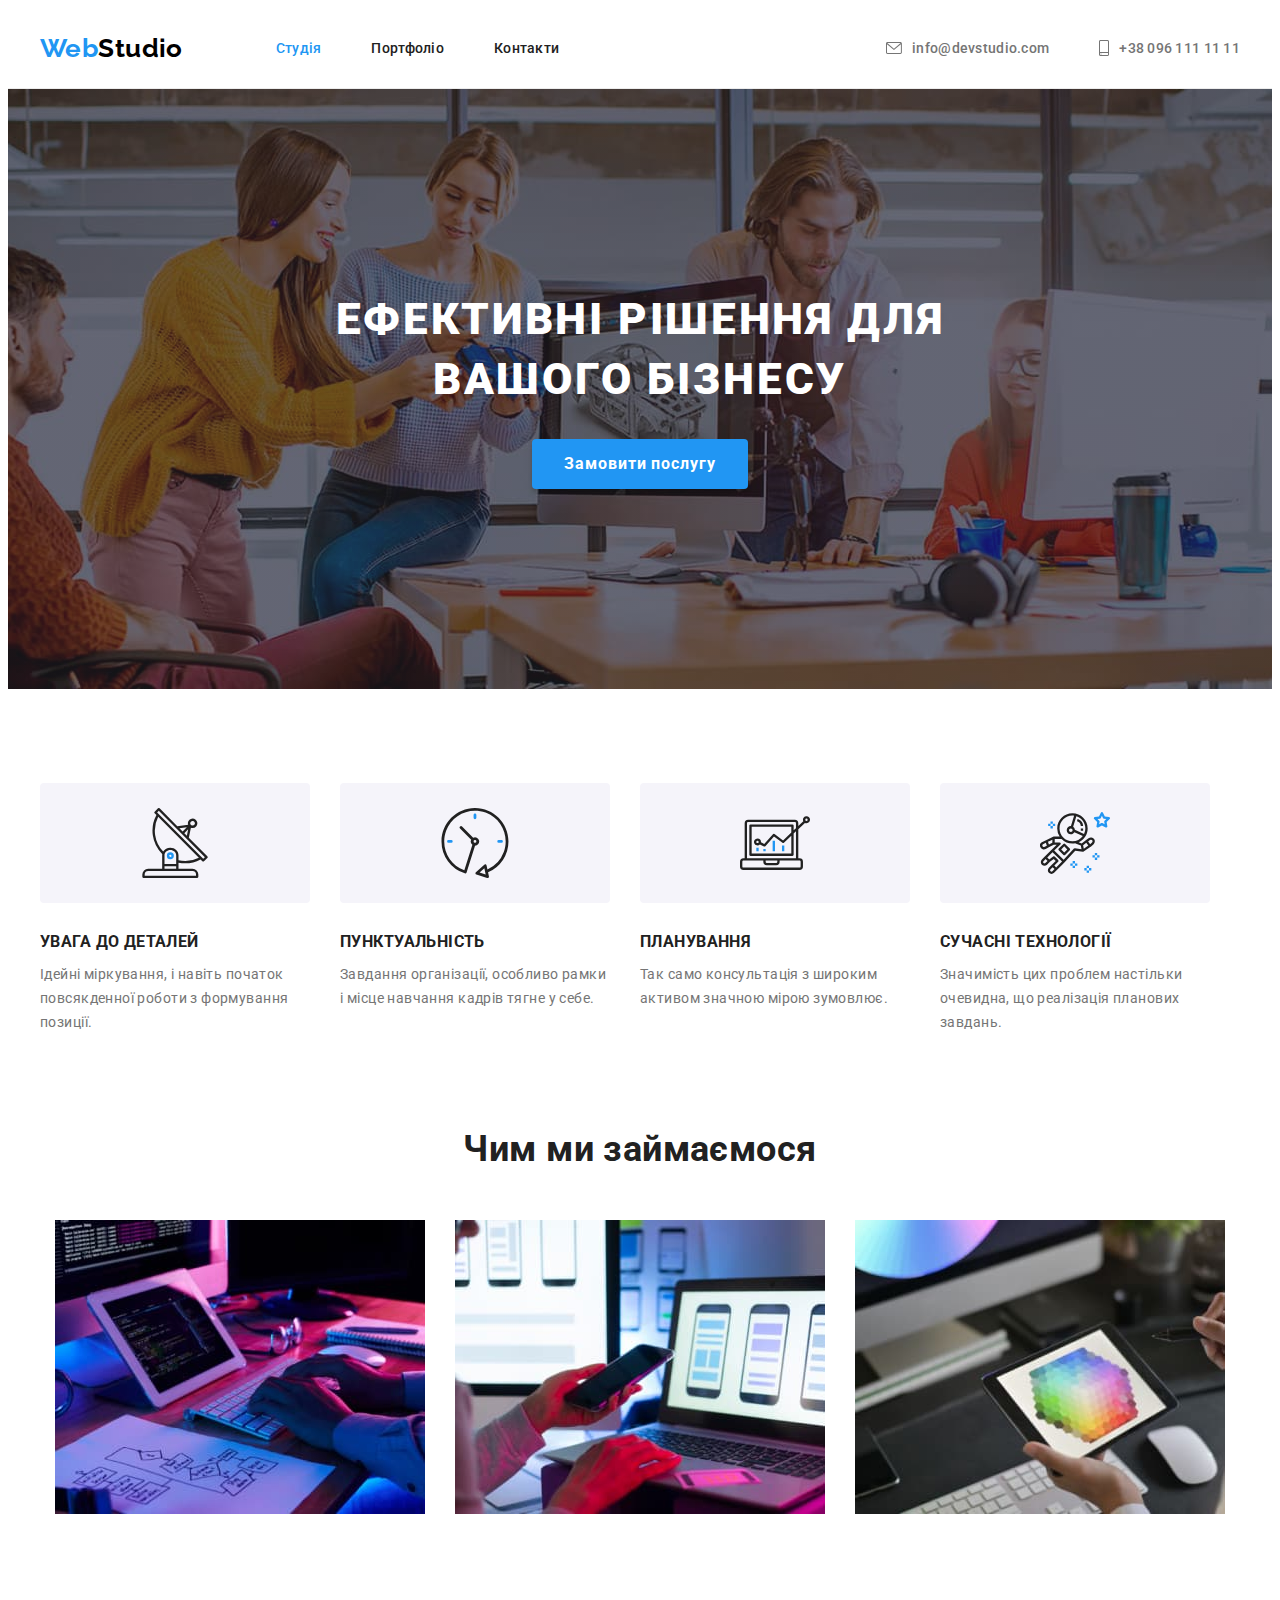
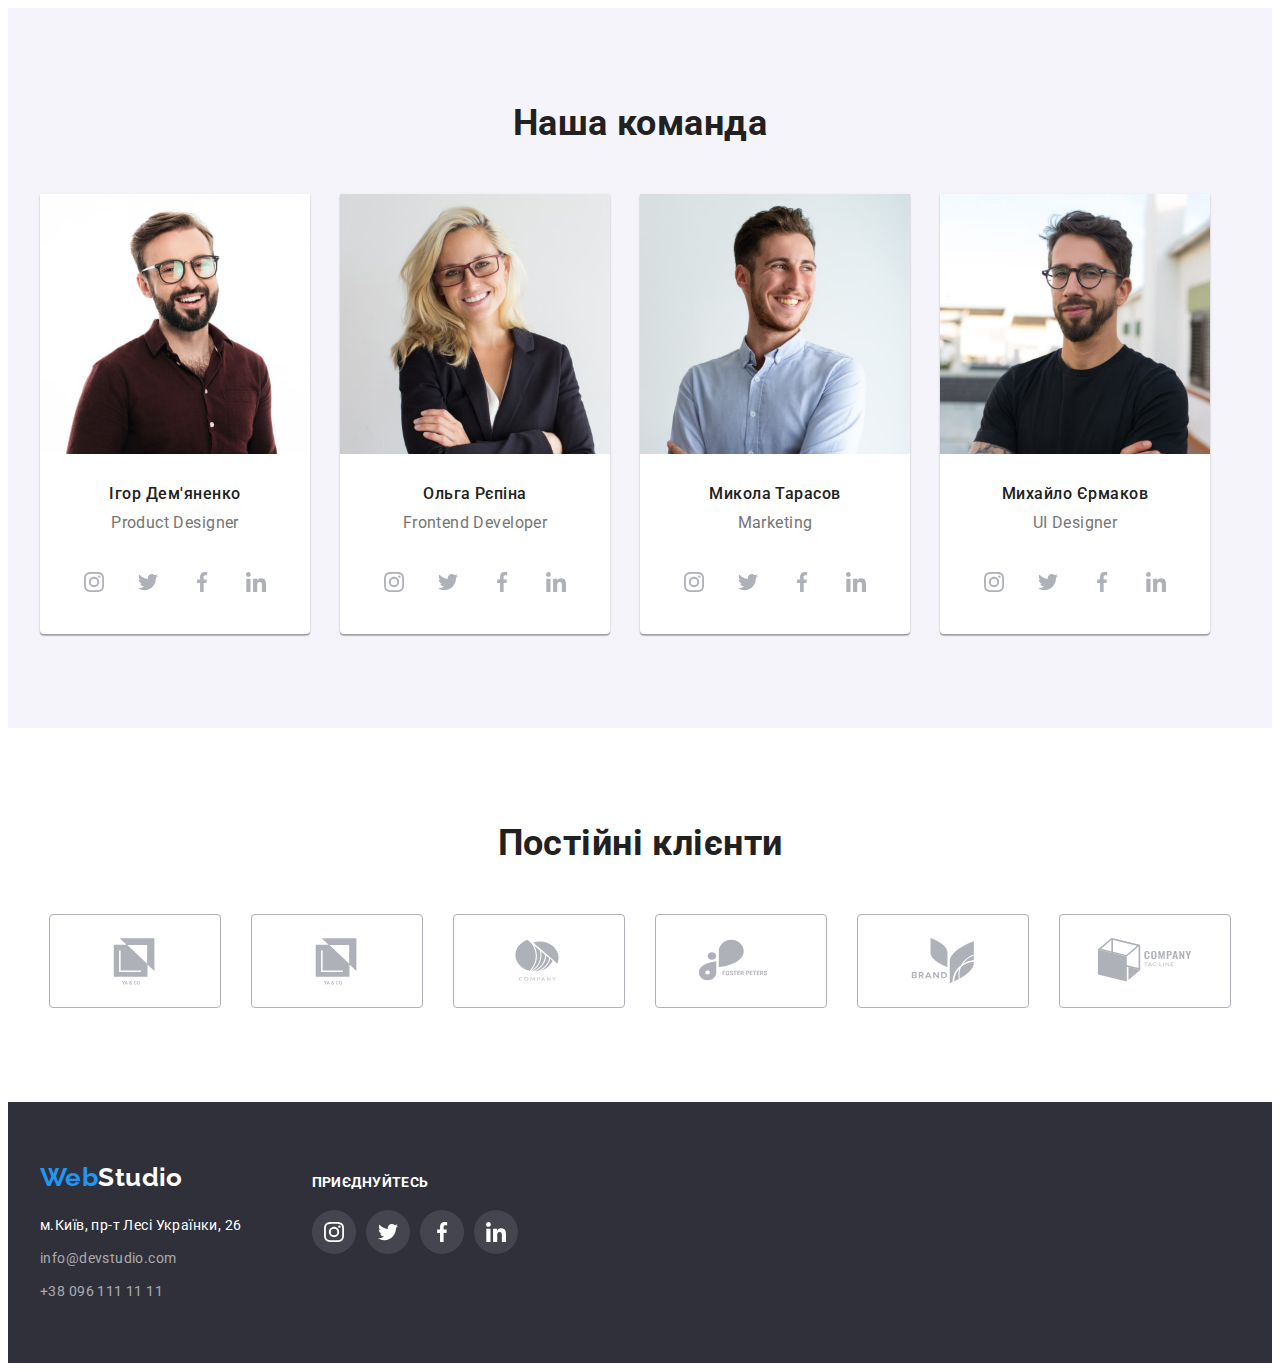
==== commit 0ff261d1: "End HW" ====
--- a/index.html
+++ b/index.html
@@ -411,32 +411,164 @@
           </ul>
         </div>
       </section>
+      <!-- Постійні клієнти -->
+      <sectin class="section clients">
+        <div class="container-clients container">
+          <h2 class="section-title">Постійні клієнти</h2>
+          <ul class="clients-list list">
+            <li class="clients-item">
+              <a
+                href=""
+                class="clients-link link"
+                target=""
+                rel="noopener noreferrer"
+                aria-label="icon"
+              >
+                <svg class="clients-icon" width="106" height="60">
+                  <use href="./images/icons.svg#Logo1"></use></svg
+              ></a>
+            </li>
+            <li class="clients-item">
+              <a
+                href=""
+                class="clients-link link"
+                target=""
+                rel="noopener noreferrer"
+                aria-label="icon"
+              >
+                <svg class="clients-icon" width="106" height="60">
+                  <use href="./images/icons.svg#Logo1"></use></svg
+              ></a>
+            </li>
+            <li class="clients-item">
+              <a
+                href=""
+                class="clients-link link"
+                target=""
+                rel="noopener noreferrer"
+                aria-label="icon"
+              >
+                <svg class="clients-icon" width="106" height="60">
+                  <use href="./images/icons.svg#Logo3"></use></svg
+              ></a>
+            </li>
+            <li class="clients-item">
+              <a
+                href=""
+                class="clients-link link"
+                target=""
+                rel="noopener noreferrer"
+                aria-label="icon"
+              >
+                <svg class="clients-icon" width="106" height="60">
+                  <use href="./images/icons.svg#Logo4"></use></svg
+              ></a>
+            </li>
+            <li class="clients-item">
+              <a
+                href=""
+                class="clients-link link"
+                target=""
+                rel="noopener noreferrer"
+                aria-label="icon"
+              >
+                <svg class="clients-icon" width="106" height="60">
+                  <use href="./images/icons.svg#Logo5"></use></svg
+              ></a>
+            </li>
+            <li class="clients-item">
+              <a
+                href=""
+                class="clients-link link"
+                target=""
+                rel="noopener noreferrer"
+                aria-label="icon"
+              >
+                <svg class="clients-icon" width="106" height="60">
+                  <use href="./images/icons.svg#Logo6"></use></svg
+              ></a>
+            </li>
+          </ul>
+        </div>
+      </sectin>
     </main>
 
     <!-- Підвал -->
 
     <footer class="footer">
       <div class="footer-container container">
-        <a href="./index.html" class="footer-logo">
-          <span class="accent">Web</span>Studio
-        </a>
-        <address>
-          <ul class="-list communication list">
-            <li class="communication-item">
-              <a href="" class="link addres">м.Київ, пр-т Лесі Українки, 26</a>
-            </li>
-            <li class="communication-item">
-              <a href="mailto:info@devstudio.com" class="link contacts"
-                >info@devstudio.com</a
-              >
-            </li>
-            <li class="communication-item">
-              <a href="tel:+380961111111" class="link contacts"
-                >+38 096 111 11 11</a
-              >
+        <div class="communication-container">
+          <a href="./index.html" class="footer-logo">
+            <span class="accent">Web</span>Studio
+          </a>
+          <address>
+            <ul class="communication-list list">
+              <li class="communication-item">
+                <a href="" class="link addres">м.Київ, пр-т Лесі Українки, 26</a>
+              </li>
+              <li class="communication-item">
+                <a href="mailto:info@devstudio.com" class="link contacts"
+                  >info@devstudio.com</a
+                >
+              </li>
+              <li class="communication-item">
+                <a href="tel:+380961111111" class="link contacts"
+                  >+38 096 111 11 11</a
+                >
+              </li>
+            </ul>
+          </address>
+        </div>
+        <div class="socials-container">
+          <p class="socials-title">приєднуйтесь</p>
+          <ul class="footer-socials list">
+            <li class="footer-socials-item">
+              <a
+                href="https://www.instagram.com"
+                class="footer-socials-link link"
+                target="_blank"
+                rel="noopener noreferrer"
+                aria-label="Instagram icon"
+              >
+                <svg class="footer-socials-icon" width="20" height="20">
+                  <use href="./images/icons.svg#instagram"></use></svg
+              ></a>
+            </li>
+            <li class="footer-socials-item">
+              <a
+                href="https://twitter.com"
+                class="footer-socials-link link"
+                target="_blank"
+                rel="noopener noreferrer"
+                aria-label="Twitter icon"
+                ><svg class="footer-socials-icon" width="20" height="20">
+                  <use href="./images/icons.svg#twitter"></use></svg
+              ></a>
+            </li>
+            <li class="footer-socials-item">
+              <a
+                href="https://facebook.com"
+                class="footer-socials-link link"
+                target="_blank"
+                rel="noopener noreferrer"
+                aria-label="Facebook icon"
+                ><svg class="footer-socials-icon" width="20" height="20">
+                  <use href="./images/icons.svg#facebook"></use></svg
+              ></a>
+            </li>
+            <li class="footer-socials-item">
+              <a
+                href="https://linkedin.com/"
+                class="footer-socials-link link"
+                target="_blank"
+                rel="noopener noreferrer"
+                aria-label="Linkedin icon"
+                ><svg class="footer-socials-icon" width="20" height="20">
+                  <use href="./images/icons.svg#linkedin"></use></svg
+              ></a>
             </li>
           </ul>
-        </address>
+        </div>
       </div>
     </footer>
   </body>
--- a/css/styles.css
+++ b/css/styles.css
@@ -100,7 +100,7 @@
   color: var(--primary-black-color);
 }
 
-.sitenav{
+.sitenav {
   display: flex;
   align-items: center;
   padding-top: 32px;
@@ -152,7 +152,7 @@
   color: var(--accent-color);
 }
 
-.contacts-icon{
+.contacts-icon {
   fill: currentColor;
 }
 
@@ -165,9 +165,18 @@
 
 /* ---------------Герой ---------------*/
 .hero {
+  margin: 0 auto;
+  max-width: 1600px;
   padding-top: 200px;
   padding-bottom: 200px;
-  background-color: var(--tertiary-bg-colo);
+  background-color: #c4c4c4;
+  background-image: linear-gradient(
+      rgba(47, 48, 58, 0.4),
+      rgba(47, 48, 58, 0.4)
+    ),
+    url(../images/BGImgHero.jpg);
+  background-repeat: no-repeat;
+  background-position: center;
 }
 
 .hero-container {
@@ -223,14 +232,15 @@
   line-height: calc(24 / 14);
   color: var(--secondary-text-color);
 }
-.icon-container{
+.icon-container {
   display: flex;
   justify-content: center;
   width: 270px;
-  padding-top: 25px;
-  padding-bottom: 25px;
+  height: 120px;
+  align-items: center;
   margin-bottom: 30px;
-  background-color: #F5F4FA;
+  background-color: #f5f4fa;
+  border-radius: 4px;
 }
 
 /*------------- Сapabilities -------------*/
@@ -266,6 +276,9 @@
 
 .cards {
   background-color: var(--primary-white-color);
+  box-shadow: 0px 1px 3px rgba(0, 0, 0, 0.12), 0px 1px 1px rgba(0, 0, 0, 0.14),
+    0px 2px 1px rgba(0, 0, 0, 0.2);
+  border-radius: 0px 0px 4px 4px;
 }
 
 .cards-text {
@@ -310,30 +323,66 @@
 }
 
 .socials-link:hover,
-.socials-link:focus{
+.socials-link:focus {
   background-color: var(--accent-color);
   color: var(--primary-white-color);
 }
-
-
-.socials-icon{
+.socials-icon {
   fill: currentColor;
 }
+/*----------- Постійні клієнти -----------*/
+
+.container-clients {
+  display: flex;
+  flex-direction: column;
+  padding-top: 94px;
+  padding-bottom: 94px;
+}
+
+.clients-list {
+  display: flex;
+  justify-content: center;
+  gap: 30px;
+}
+
+.clients-link {
+  display: flex;
+  justify-content: center;
+  align-items: center;
+  padding: 16px 32px;
+  border: 1px solid #afb1b8;
+  border-radius: 4px;
+  color: rgba(175, 177, 184, 1);
+}
+
+.clients-link:hover,
+.clients-link:focus {
+  /* background-color: var(--accent-color); */
+  color: var(--accent-color);
+  border-color: var(--accent-color);
+}
+
+.clients-icon {
+  fill: currentColor;
+}
 /*--------------- Підвал ---------------*/
 
 .footer-container {
   display: flex;
-  flex-direction: column;
-}
-
-.communication {
-  list-style: none;
-}
-.footer {
+}
+
+.communication-container {
+  display: flex;
+  flex-direction: column;
   padding-top: 60px;
   padding-bottom: 60px;
+  margin-right: 70px;
+}
+
+.footer {
   background-color: var(--tertiary-bg-colo);
 }
+
 .footer-logo {
   margin-bottom: 20px;
   text-decoration: none;
@@ -344,19 +393,20 @@
   color: var(--primary-white-color);
 }
 
-.communication .addres {
+.communication-list .addres {
   line-height: calc(24 / 14);
   color: var(--primary-white-color);
 }
-.addres {
+.addres,
+.contacts {
   font-style: normal;
 }
-.communication .contacts {
+.communication-list .contacts {
   line-height: calc(24 / 14);
   color: rgba(255, 255, 255, 0.6);
 }
-.communication .contacts:hover,
-.communication .contacts:focus {
+.communication-list .contacts:hover,
+.communication-list .contacts:focus {
   color: var(--accent-color);
 }
 .communication-list {
@@ -370,9 +420,50 @@
   margin-bottom: 0px;
 }
 
-.contacts {
-  font-style: normal;
-}
+/*--------------- Підвал соціальні мережі ---------------*/
+
+.socials-title {
+  font-weight: 700;
+  font-size: 14px;
+  line-height: calc(16 / 14);
+  color: var(--primary-white-color);
+  text-transform: uppercase;
+}
+
+.socials-container {
+  display: flex;
+  flex-direction: column;
+  padding-top: 72px;
+}
+
+.footer-socials {
+  display: flex;
+  justify-content: center;
+  align-items: center;
+  margin-top: 20px;
+  gap: 10px;
+}
+
+.footer-socials-link {
+  display: flex;
+  justify-content: center;
+  align-items: center;
+  width: 44px;
+  height: 44px;
+  border-radius: 50%;
+  background-color: rgba(255, 255, 255, 0.1);
+  color: var(--primary-white-color);
+}
+
+.footer-socials-link:hover,
+.footer-socials-link:focus {
+  background-color: var(--accent-color);
+  color: var(--primary-white-color);
+}
+.footer-socials-icon {
+  fill: currentColor;
+}
+
 /* ---------------ButtonS--------------- */
 
 .button {
@@ -426,6 +517,9 @@
 .button.secondary:focus {
   color: var(--primary-white-color);
   background-color: var(--accent-color);
+  box-shadow: 0px 3px 1px rgba(0, 0, 0, 0.1), 0px 1px 2px rgba(0, 0, 0, 0.08),
+    0px 2px 2px rgba(0, 0, 0, 0.12);
+  border-radius: 4px;
 }
 
 /*--------------- Портфоліо--------------- */
@@ -472,3 +566,10 @@
   border: 1px solid rgba(238, 238, 238, 1);
   border-top: none;
 }
+
+.projects-item:hover,
+.projects-item:focus {
+  box-shadow: 0px 1px 1px rgba(0, 0, 0, 0.12), 
+  0px 4px 4px rgba(0, 0, 0, 0.06),
+  1px 4px 6px rgba(0, 0, 0, 0.16);
+}
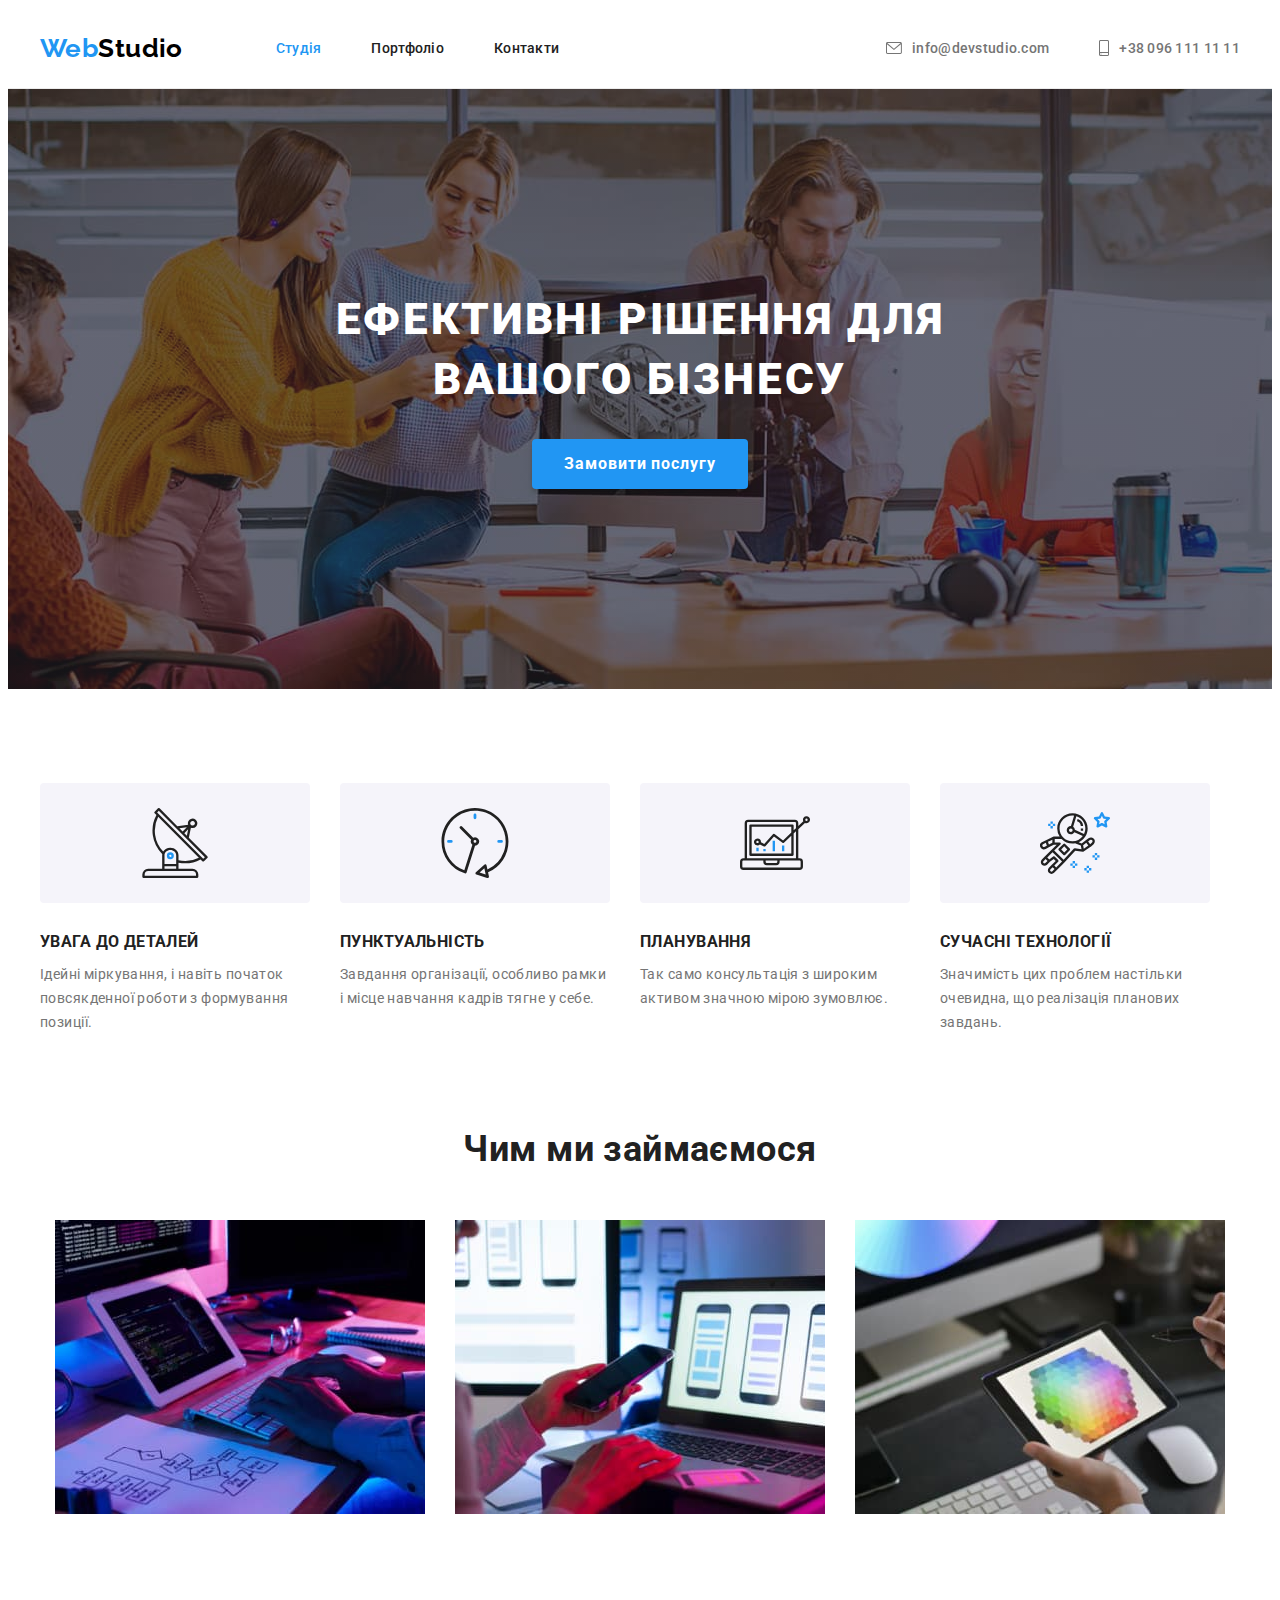
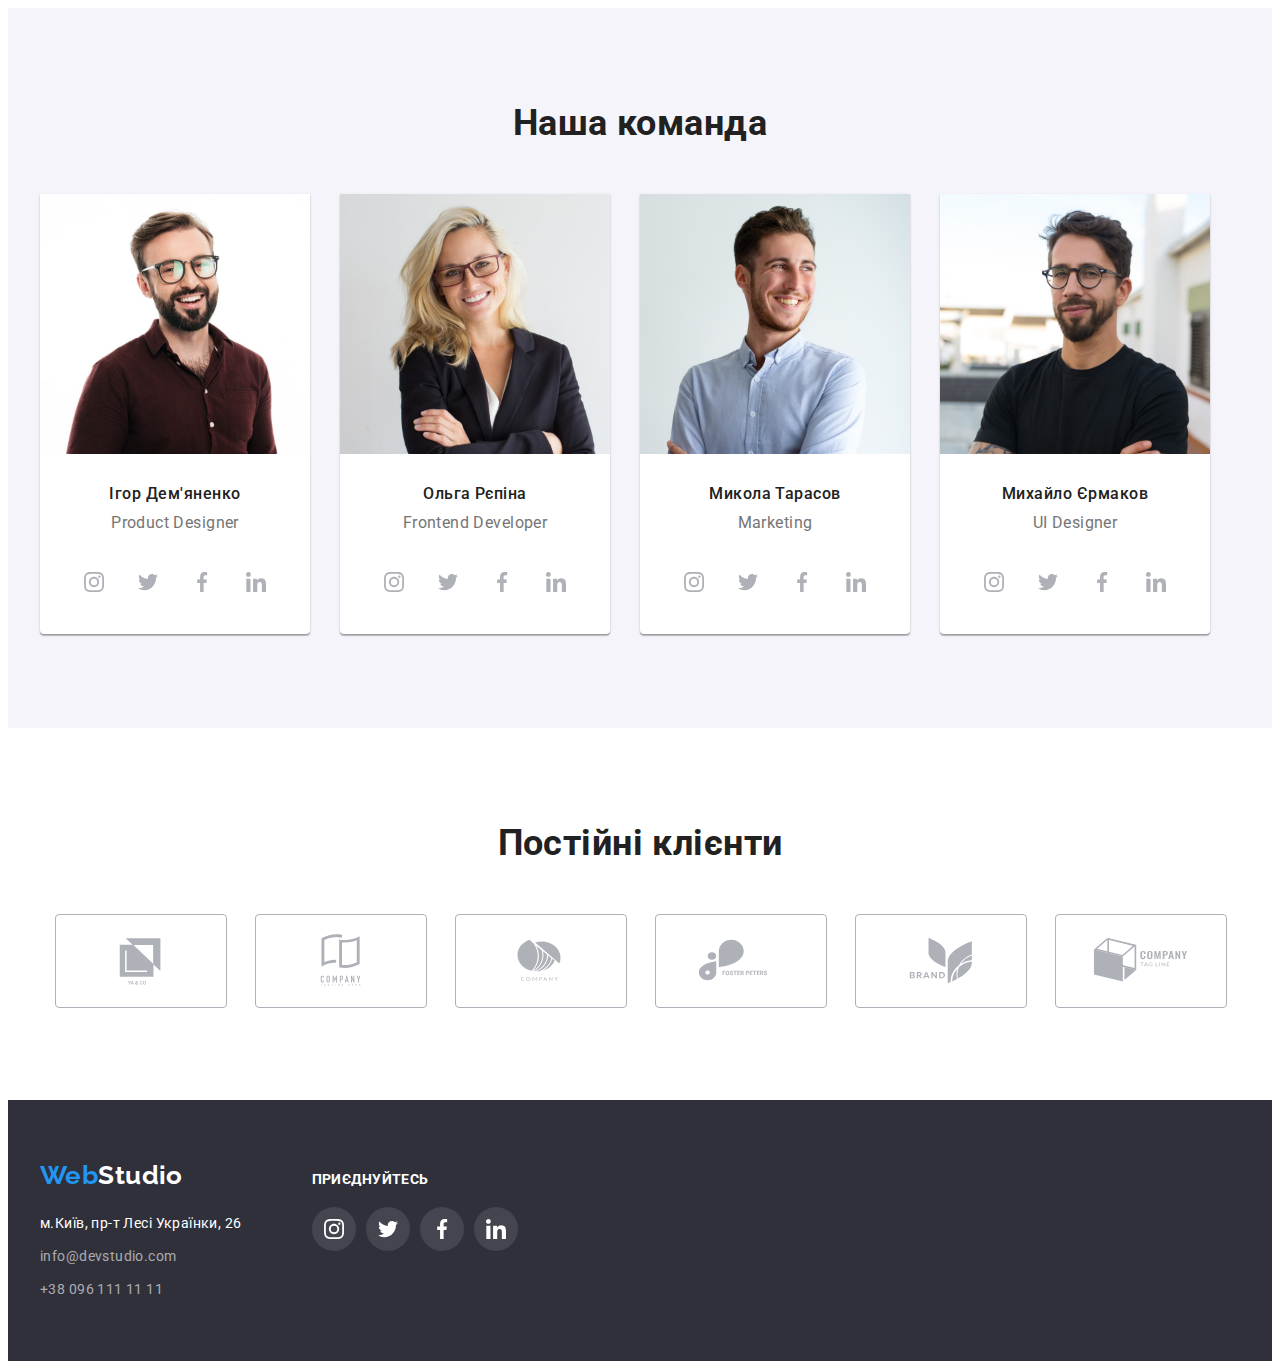
==== commit 5ba76382: "correction of remarks" ====
--- a/index.html
+++ b/index.html
@@ -437,7 +437,7 @@
                 aria-label="icon"
               >
                 <svg class="clients-icon" width="106" height="60">
-                  <use href="./images/icons.svg#Logo1"></use></svg
+                  <use href="./images/icons.svg#Logo2"></use></svg
               ></a>
             </li>
             <li class="clients-item">
--- a/css/styles.css
+++ b/css/styles.css
@@ -286,6 +286,7 @@
   padding-bottom: 30px;
 }
 
+
 .workers-title {
   margin-bottom: 10px;
   font-weight: 500;
@@ -311,12 +312,17 @@
   gap: 10px;
 }
 
-.socials-link {
-  display: flex;
-  justify-content: center;
-  align-items: center;
+.socials-item{
   width: 44px;
   height: 44px;
+}
+
+.socials-link {
+  display: flex;
+  justify-content: center;
+  align-items: center;
+  width: 100%;
+  height: 100%;
   border-radius: 50%;
   background-color: var(--primary-white-color);
   color: rgba(175, 177, 184, 1);
@@ -345,11 +351,17 @@
   gap: 30px;
 }
 
+.clients-item{
+  width: 170px;
+  height: 92px;
+}
+
 .clients-link {
   display: flex;
   justify-content: center;
   align-items: center;
-  padding: 16px 32px;
+  width: 100%;
+  height: 100%;
   border: 1px solid #afb1b8;
   border-radius: 4px;
   color: rgba(175, 177, 184, 1);
@@ -357,7 +369,6 @@
 
 .clients-link:hover,
 .clients-link:focus {
-  /* background-color: var(--accent-color); */
   color: var(--accent-color);
   border-color: var(--accent-color);
 }
@@ -369,17 +380,18 @@
 
 .footer-container {
   display: flex;
+  align-items: baseline;
 }
 
 .communication-container {
   display: flex;
   flex-direction: column;
+  margin-right: 70px;
+}
+
+.footer {
   padding-top: 60px;
   padding-bottom: 60px;
-  margin-right: 70px;
-}
-
-.footer {
   background-color: var(--tertiary-bg-colo);
 }
 
@@ -433,7 +445,6 @@
 .socials-container {
   display: flex;
   flex-direction: column;
-  padding-top: 72px;
 }
 
 .footer-socials {
@@ -444,12 +455,17 @@
   gap: 10px;
 }
 
-.footer-socials-link {
-  display: flex;
-  justify-content: center;
-  align-items: center;
+.footer-socials-item{
   width: 44px;
   height: 44px;
+}
+
+.footer-socials-link {
+  display: flex;
+  justify-content: center;
+  align-items: center;
+  width: 100%;
+  height: 100%;
   border-radius: 50%;
   background-color: rgba(255, 255, 255, 0.1);
   color: var(--primary-white-color);
@@ -567,8 +583,8 @@
   border-top: none;
 }
 
-.projects-item:hover,
-.projects-item:focus {
+.projects-container:hover,
+.projects-containerm:focus {
   box-shadow: 0px 1px 1px rgba(0, 0, 0, 0.12), 
   0px 4px 4px rgba(0, 0, 0, 0.06),
   1px 4px 6px rgba(0, 0, 0, 0.16);
